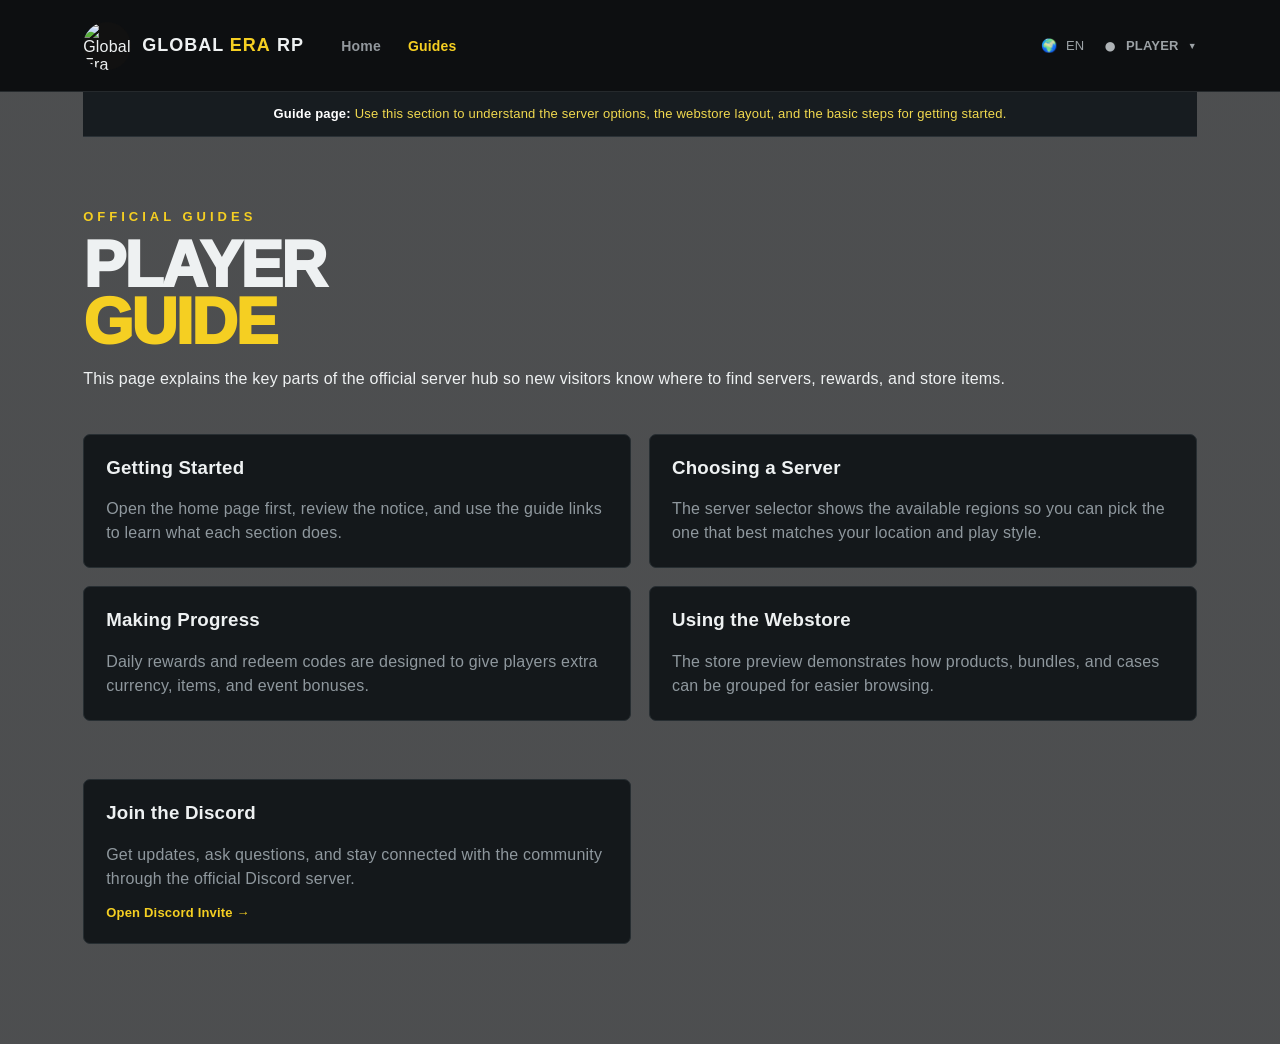
==== guides.html @ c159f425 "Add files via upload" ====
<!DOCTYPE html>
<html lang="en">
<head>
  <meta charset="UTF-8">
  <meta name="viewport" content="width=device-width, initial-scale=1.0">
  <meta name="theme-color" content="#090b0d">
  <title>Global Era RP — Guides</title>
  <link rel="stylesheet" href="styles.css">
</head>
<body>
  <header class="topbar">
    <a class="brand" href="index.html">
      <img class="brand-logo" src="https://uploads.onecompiler.io/44xsdhdtc/44xsenpqy/1000008266.png" alt="Global Era RP logo">
      <span class="brand-name">GLOBAL <b>ERA</b> RP</span>
    </a>

    <nav class="nav">
      <a href="index.html">Home</a>
      <a class="active" href="guides.html">Guides</a>
    </nav>

    <div class="account">
      <span class="flag">🌍</span>
      <span>EN</span>
      <span class="avatar">●</span>
      <strong>PLAYER</strong>
      <span class="chevron">▼</span>
    </div>
  </header>

  <main class="guides-page">
    <section class="notice-bar">
      <strong>Guide page:</strong> Use this section to understand the server options, the webstore layout, and the basic steps for getting started.
    </section>

    <section class="guides-hero">
      <span class="eyebrow">OFFICIAL GUIDES</span>
      <h1>PLAYER<br><span>GUIDE</span></h1>
      <p>This page explains the key parts of the official server hub so new visitors know where to find servers, rewards, and store items.</p>
    </section>

    <section class="guides-grid">
      <article class="guide-card">
        <h3>Getting Started</h3>
        <p>Open the home page first, review the notice, and use the guide links to learn what each section does.</p>
      </article>
      <article class="guide-card">
        <h3>Choosing a Server</h3>
        <p>The server selector shows the available regions so you can pick the one that best matches your location and play style.</p>
      </article>
      <article class="guide-card">
        <h3>Making Progress</h3>
        <p>Daily rewards and redeem codes are designed to give players extra currency, items, and event bonuses.</p>
      </article>
      <article class="guide-card">
        <h3>Using the Webstore</h3>
        <p>The store preview demonstrates how products, bundles, and cases can be grouped for easier browsing.</p>
      </article>
    </section>

    <section class="guides-grid" style="margin-top:18px">
      <article class="guide-card">
        <h3>Join the Discord</h3>
        <p>Get updates, ask questions, and stay connected with the community through the official Discord server.</p>
        <a class="back-link" href="https://discord.gg/aSEFdRGSB" target="_blank" rel="noopener noreferrer">Open Discord Invite →</a>
      </article>
    </section>
  </main>
</body>
</html>
---- styles.css ----
:root{
  --bg:#080a0c;
  --panel:#111519;
  --panel2:#181d21;
  --gold:#f5cf22;
  --gold2:#ffed67;
  --text:#eef1f2;
  --muted:#8f989e;
  --red:#ff3131;
  --line:#2b3237;
}
*{box-sizing:border-box}
html{scroll-behavior:smooth}
body{
  margin:0;
  background:
    linear-gradient(rgba(8,10,12,.72), rgba(8,10,12,.72)),
    url("https://uploads.onecompiler.io/44xsdhdtc/44xsenpqy/1000008268.png") center/cover fixed no-repeat;
  color:var(--text);
  font-family:Arial,Helvetica,sans-serif;
  letter-spacing:.2px;
}
a{text-decoration:none;color:inherit}
.topbar{
  height:92px;background:#090b0dee;border-bottom:1px solid #25292c;
  display:flex;align-items:center;padding:0 6.5%;
  gap:18px;position:sticky;top:0;z-index:20;
}
.brand{display:flex;align-items:center;gap:11px;min-width:240px}
.brand-logo{
  width:48px;height:48px;object-fit:cover;border-radius:50%;
  background:#111;display:block;flex:0 0 48px
}
.brand-name{font-weight:900;font-size:18px;letter-spacing:1px}
.brand-name b{color:var(--gold)}
.nav{display:flex;gap:27px;align-items:center;flex:1}
.nav a{color:#92989d;font-weight:700;font-size:14px;transition:.2s}
.nav a:hover,.nav a.active{color:var(--gold)}
.account{display:flex;align-items:center;gap:9px;color:#9ca2a6;font-size:13px}
.avatar{font-size:22px;color:#aeb3b6;margin-left:10px}
.chevron{font-size:9px}
.server-select-wrap{position:relative}
.server-select-btn,.login-dropdown-btn{
  border:1px solid #2d3439;border-radius:8px;padding:12px 14px;
  background:#11161a;color:#fff;font-weight:900;cursor:pointer
}
.server-select-menu,.login-dropdown-menu{
  display:none;position:absolute;left:0;top:calc(100% + 8px);min-width:180px;
  background:#11161a;border:1px solid #30383d;border-radius:8px;overflow:hidden;z-index:25
}
.server-select-menu.open,.login-dropdown-menu.open{display:block}
.server-select-option{
  width:100%;border:0;background:transparent;color:#eef1f2;padding:12px 14px;
  font-weight:700;cursor:pointer;text-align:left
}
.server-select-option:hover{background:#1d2328;color:var(--gold)}
.notice-bar{
  background:#14191dee;
  border-bottom:1px solid #2a3136;
  color:#f1d94f;
  text-align:center;
  padding:12px 16px;
  font-size:13px;
  line-height:1.5;
}
.notice-bar strong{color:#fff}
.hero{
  position:relative;min-height:545px;overflow:hidden;
  border-bottom:1px solid #272b2d;
  background:linear-gradient(180deg,#6f556ebb 0%,#9c5961aa 37%,#25252dcc 80%,#090b0dee 100%);
}
.city{position:absolute;inset:0;overflow:hidden}
.city:after{
  content:"";position:absolute;inset:0;
  background:linear-gradient(90deg,rgba(5,7,9,.42),transparent 45%,rgba(5,7,9,.18)),
             linear-gradient(0deg,#080a0c 0%,transparent 47%);
}
.sun{position:absolute;width:240px;height:240px;border-radius:50%;left:44%;top:12%;background:#e79b8e;filter:blur(7px);opacity:.5}
.skyline{position:absolute;bottom:0;left:-2%;width:104%;height:230px;
  background:repeating-linear-gradient(90deg,#1d2025 0 50px,#292b30 50px 83px,#171a1e 83px 112px);
  clip-path:polygon(0 65%,4% 52%,9% 67%,12% 42%,16% 62%,20% 50%,24% 69%,29% 35%,34% 59%,39% 45%,44% 65%,49% 40%,53% 62%,57% 47%,62% 65%,68% 32%,73% 60%,78% 42%,84% 62%,90% 38%,95% 58%,100% 30%,100% 100%,0 100%);
}
.skyline-back{opacity:.7;filter:blur(1px)}
.tower{position:absolute;bottom:150px;background:#272a2e;border-radius:3px 3px 0 0;opacity:.85}
.t1{right:15%;width:82px;height:260px}.t2{right:22%;width:45px;height:190px}
.t3{left:12%;width:75px;height:145px}.t4{left:70%;width:105px;height:180px}
.palms{position:absolute;inset:0;opacity:.55}
.palms i{position:absolute;bottom:60px;width:5px;height:190px;background:#171b1e;border-radius:100%;transform:rotate(-4deg)}
.palms i:before{content:"";position:absolute;top:-12px;left:-30px;width:65px;height:30px;border-radius:50%;border-top:6px solid #171b1e;box-shadow:0 -10px 0 -3px #171b1e}
.palms i:nth-child(1){left:13%;height:245px}.palms i:nth-child(2){left:29%;height:180px}
.palms i:nth-child(3){left:49%;height:230px}.palms i:nth-child(4){left:60%;height:170px}
.palms i:nth-child(5){right:12%;height:220px}.palms i:nth-child(6){right:4%;height:155px}
.hero-content{
  position:relative;z-index:3;max-width:1280px;margin:auto;min-height:545px;
  padding:70px 6.5%;display:flex;justify-content:space-between;align-items:center;gap:24px;
}
.hero-copy{max-width:600px;text-shadow:0 4px 20px #000}
.eyebrow{font-size:13px;font-weight:900;letter-spacing:4px;color:var(--gold)}
h1{font-size:64px;line-height:.9;margin:12px 0 18px;font-weight:1000;letter-spacing:-2px}
h1 span{color:var(--gold)}
.hero-copy p{font-size:18px;color:#e3e5e6;margin-bottom:25px}
.hero-actions{display:flex;gap:12px;flex-wrap:wrap}
.btn{padding:14px 19px;border-radius:4px;font-weight:900;font-size:12px}
.btn.primary{background:var(--gold);color:#171717}
.btn.ghost{border:1px solid #bfc4c7;background:#11161a99}
.hero-side{width:385px;display:grid;gap:16px}
.store-card,.login-card{
  width:100%;background:linear-gradient(135deg,#11161a,#1a2024);
  color:#fff;border-radius:10px;padding:22px;box-shadow:0 15px 50px #0008;
  border:1px solid #273036;
}
.store-card-title,.login-card-title{text-align:center;font-size:24px;font-weight:1000;margin-bottom:17px;color:#f2f4f5}
.login-card{position:relative}
.login-dropdown-btn{width:100%}
.login-dropdown-menu{width:100%;left:0}
.login-card p{margin:0 0 14px;color:#bfc4c7;text-align:center;font-size:13px}
.store-badges{display:grid;gap:12px}
.store-badge,.login-btn{
  min-height:74px;background:#050607;color:#fff;border-radius:8px;border:1px solid #252525;
  display:flex;align-items:center;justify-content:center;gap:14px;padding:12px 14px;font-weight:900
}
.login-btn{min-height:48px;width:100%;border-radius:0;border-left:0;border-right:0;border-top:1px solid #252525;justify-content:flex-start}
.login-btn:first-child{border-top:0}
.login-btn.gmail{background:#1a1111}
.login-btn.discord{background:#151622}
.store-logo{
  width:38px;height:38px;border-radius:8px;background:#1a1f23;display:grid;place-items:center;
  color:#fff;font-size:18px;flex:0 0 38px
}
.store-logo.apple{font-size:22px}
.store-badge small{display:block;font-size:9px;color:#bfc4c7;letter-spacing:1px}
.store-badge b{font-size:17px}
.info-grid{max-width:1280px;margin:0 auto;padding:20px 6.5% 75px;display:grid;grid-template-columns:repeat(3,1fr);gap:18px}
.info-grid article{background:#111518;opacity:.96;border:1px solid #272e32;border-radius:7px;padding:22px;display:flex;gap:15px}
.info-icon{width:42px;height:42px;border-radius:50%;background:#22292d;color:var(--gold);display:grid;place-items:center;font-size:22px}
.info-grid h3{margin:0 0 7px}.info-grid p{margin:0;color:#8f989e;line-height:1.5;font-size:13px}
footer{border-top:1px solid #23282b;background:#090b0dee;padding:30px 6.5%;display:flex;justify-content:space-between;color:#6f777c;font-size:12px}
.footer-brand{font-weight:1000;color:#ddd}.footer-brand b{color:var(--gold)}
.floating,.support{position:fixed;z-index:30;width:54px;height:54px;border-radius:50%;display:grid;place-items:center;box-shadow:0 7px 20px #0008}
.floating{left:22px;bottom:22px;background:#050607}.support{right:22px;bottom:22px;background:#272d31;color:#fff;font-size:23px}
.guides-page{max-width:1280px;margin:0 auto;padding:0 6.5% 60px}
.guides-hero{padding:70px 0 30px}
.guides-grid{display:grid;grid-template-columns:repeat(2,1fr);gap:18px;padding-bottom:40px}
.guide-card{background:#111518ee;border:1px solid #272e32;border-radius:7px;padding:22px}
.guide-card h3{margin-top:0}
.guide-card p{margin-bottom:0;color:#8f989e;line-height:1.5}
.content-page{
  max-width:1280px;
  margin:0 auto;
  padding:50px 6.5% 70px;
}
.content-hero{
  padding:30px 0 24px;
}
.content-body{
  display:grid;
  grid-template-columns:repeat(2,1fr);
  gap:18px;
}
.content-card{
  background:#111518ee;
  border:1px solid #272e32;
  border-radius:7px;
  padding:22px;
  display:block;
}
.content-card h3{margin-top:0}
.content-card p{color:#8f989e;line-height:1.5;margin-bottom:0}
.back-link{
  display:inline-block;
  margin-top:14px;
  color:var(--gold);
  font-weight:900;
  font-size:13px;
}
@media(max-width:900px){
  .topbar{padding:0 20px;gap:15px}.brand{min-width:auto}.brand-name{font-size:14px}.nav{display:none}
  .account{margin-left:auto}.hero-content{padding:55px 7%;align-items:flex-end}.hero-copy{max-width:100%}
  h1{font-size:48px}.hero-side{width:100%}.store-card{display:none}
  .info-grid,.guides-grid,.content-body{grid-template-columns:1fr}
}
@media(max-width:520px){
  .topbar{height:72px}.brand-image{width:40px;height:40px}.account strong{display:none}
  .hero{min-height:500px}.hero-content{min-height:500px;padding:40px 20px}
  h1{font-size:42px}.hero-copy p{font-size:15px}
  .store-area{padding-left:0;padding-right:0}.products{padding:0 20px}
  .info-grid,.guides-page,.news-section,.content-page{padding-left:20px;padding-right:20px}
  footer{display:block;text-align:center}
}
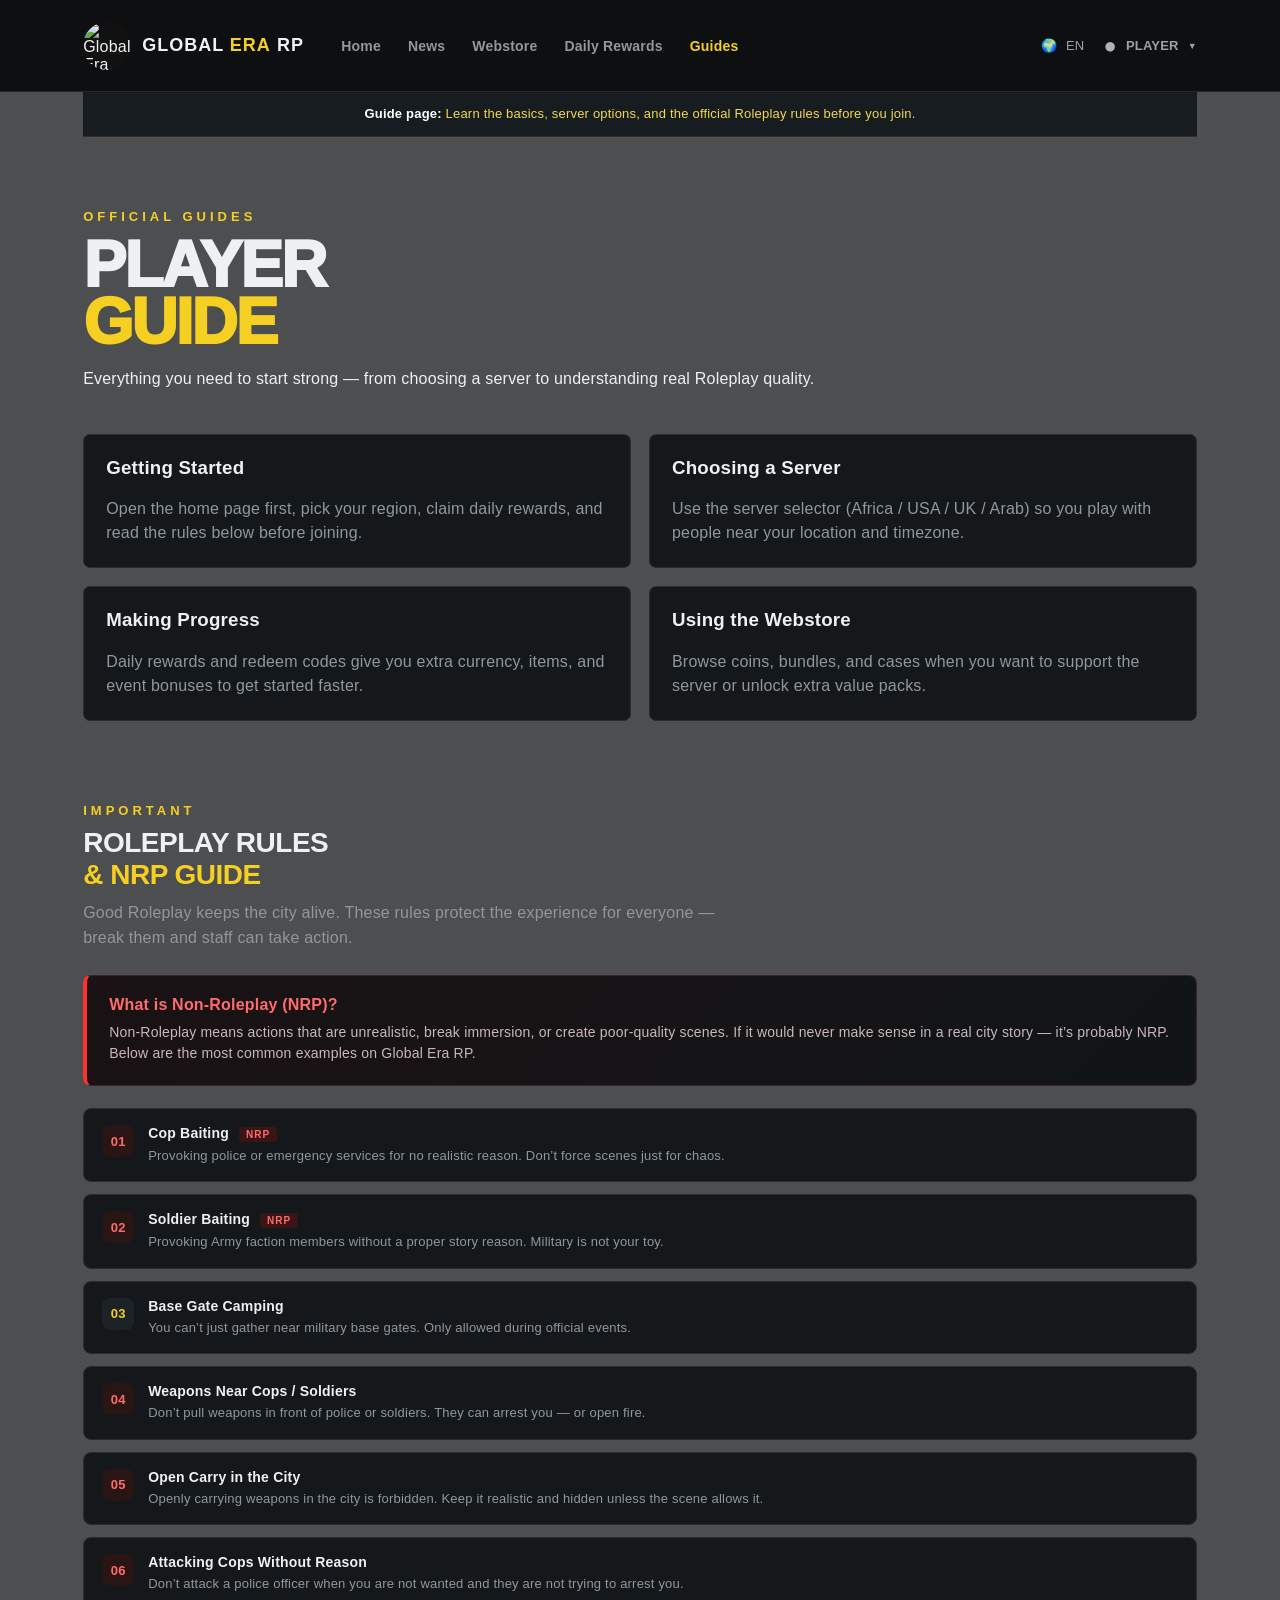
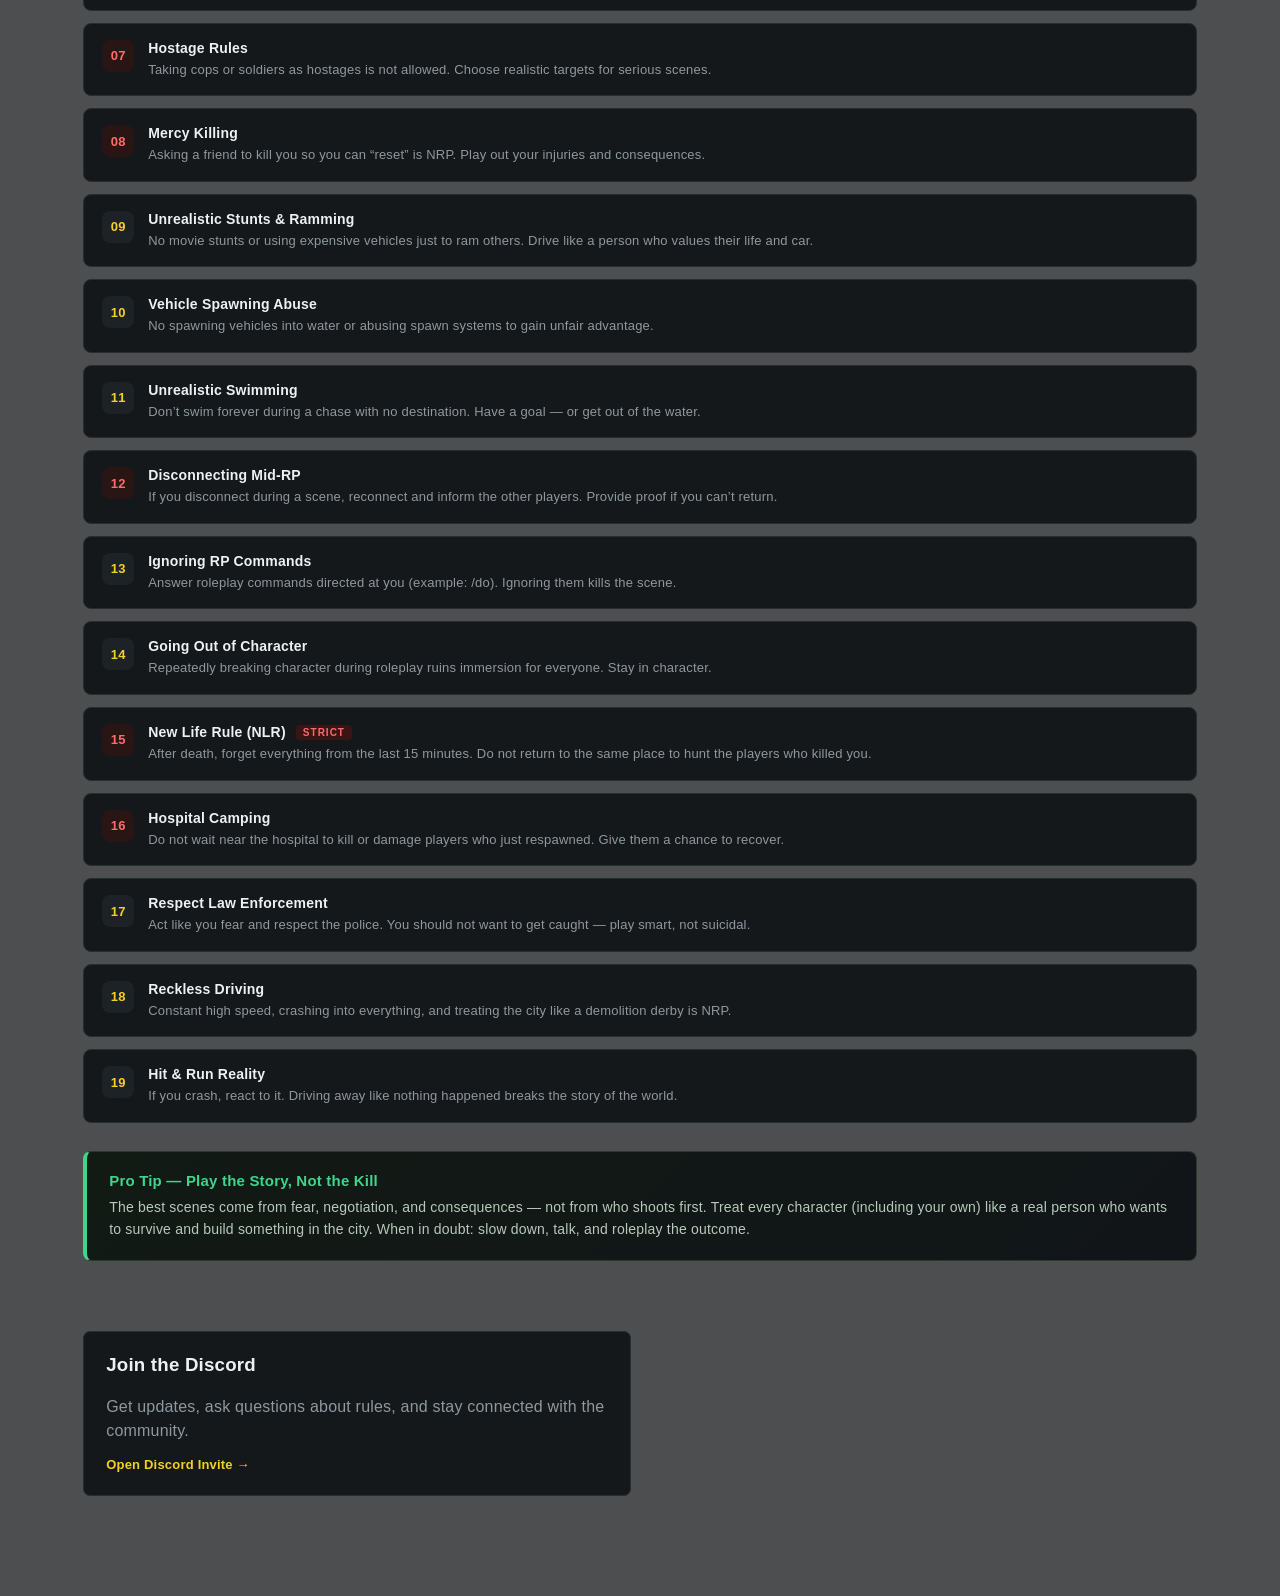
==== commit 400a7734: "Add files via upload" ====
--- a/guides.html
+++ b/guides.html
@@ -6,6 +6,122 @@
   <meta name="theme-color" content="#090b0d">
   <title>Global Era RP — Guides</title>
   <link rel="stylesheet" href="styles.css">
+  <style>
+    .rules-section {
+      margin-top: 40px;
+      padding-bottom: 60px;
+    }
+    .rules-header {
+      margin-bottom: 24px;
+    }
+    .rules-header h2 {
+      font-size: 28px;
+      margin: 8px 0 10px;
+      letter-spacing: -0.5px;
+    }
+    .rules-header h2 span { color: var(--gold); }
+    .rules-header p {
+      color: #8f989e;
+      max-width: 640px;
+      line-height: 1.55;
+      margin: 0;
+    }
+    .nrp-intro {
+      background: linear-gradient(135deg, #1a1214, #111518);
+      border: 1px solid #3a2528;
+      border-left: 4px solid #ff3131;
+      border-radius: 8px;
+      padding: 20px 22px;
+      margin-bottom: 22px;
+    }
+    .nrp-intro h3 {
+      margin: 0 0 8px;
+      color: #ff6b6b;
+      font-size: 16px;
+    }
+    .nrp-intro p {
+      margin: 0;
+      color: #c9b8b8;
+      font-size: 14px;
+      line-height: 1.55;
+    }
+    .rules-list {
+      display: grid;
+      gap: 12px;
+    }
+    .rule-item {
+      background: #111518ee;
+      border: 1px solid #272e32;
+      border-radius: 8px;
+      padding: 16px 18px;
+      display: flex;
+      gap: 14px;
+      align-items: flex-start;
+      transition: border-color 0.2s, transform 0.15s;
+    }
+    .rule-item:hover {
+      border-color: #3a454c;
+      transform: translateX(3px);
+    }
+    .rule-num {
+      flex: 0 0 32px;
+      height: 32px;
+      border-radius: 8px;
+      background: #1c2226;
+      color: var(--gold);
+      font-weight: 900;
+      font-size: 13px;
+      display: grid;
+      place-items: center;
+    }
+    .rule-item.danger .rule-num {
+      background: #2a1515;
+      color: #ff6b6b;
+    }
+    .rule-body h4 {
+      margin: 0 0 4px;
+      font-size: 14px;
+      color: #eef1f2;
+    }
+    .rule-body p {
+      margin: 0;
+      font-size: 13px;
+      color: #8f989e;
+      line-height: 1.5;
+    }
+    .tip-box {
+      margin-top: 28px;
+      background: linear-gradient(135deg, #121a14, #111518);
+      border: 1px solid #2a3a2c;
+      border-left: 4px solid #3dd68c;
+      border-radius: 8px;
+      padding: 20px 22px;
+    }
+    .tip-box h3 {
+      margin: 0 0 8px;
+      color: #3dd68c;
+      font-size: 15px;
+    }
+    .tip-box p {
+      margin: 0;
+      color: #b8c9bc;
+      font-size: 14px;
+      line-height: 1.55;
+    }
+    .rule-tag {
+      display: inline-block;
+      font-size: 10px;
+      font-weight: 900;
+      letter-spacing: 1px;
+      text-transform: uppercase;
+      padding: 2px 7px;
+      border-radius: 4px;
+      margin-left: 6px;
+      vertical-align: middle;
+    }
+    .tag-red { background: #3a1515; color: #ff6b6b; }
+    .tag-gold { background: #2a2410; color: var(--gold); }
+  </style>
 </head>
 <body>
   <header class="topbar">
@@ -16,6 +132,9 @@
 
     <nav class="nav">
       <a href="index.html">Home</a>
+      <a href="news.html">News</a>
+      <a href="webstore.html">Webstore</a>
+      <a href="rewards.html">Daily Rewards</a>
       <a class="active" href="guides.html">Guides</a>
     </nav>
 
@@ -30,38 +149,220 @@
 
   <main class="guides-page">
     <section class="notice-bar">
-      <strong>Guide page:</strong> Use this section to understand the server options, the webstore layout, and the basic steps for getting started.
+      <strong>Guide page:</strong> Learn the basics, server options, and the official Roleplay rules before you join.
     </section>
 
     <section class="guides-hero">
       <span class="eyebrow">OFFICIAL GUIDES</span>
       <h1>PLAYER<br><span>GUIDE</span></h1>
-      <p>This page explains the key parts of the official server hub so new visitors know where to find servers, rewards, and store items.</p>
+      <p>Everything you need to start strong — from choosing a server to understanding real Roleplay quality.</p>
     </section>
 
     <section class="guides-grid">
       <article class="guide-card">
         <h3>Getting Started</h3>
-        <p>Open the home page first, review the notice, and use the guide links to learn what each section does.</p>
+        <p>Open the home page first, pick your region, claim daily rewards, and read the rules below before joining.</p>
       </article>
       <article class="guide-card">
         <h3>Choosing a Server</h3>
-        <p>The server selector shows the available regions so you can pick the one that best matches your location and play style.</p>
+        <p>Use the server selector (Africa / USA / UK / Arab) so you play with people near your location and timezone.</p>
       </article>
       <article class="guide-card">
         <h3>Making Progress</h3>
-        <p>Daily rewards and redeem codes are designed to give players extra currency, items, and event bonuses.</p>
+        <p>Daily rewards and redeem codes give you extra currency, items, and event bonuses to get started faster.</p>
       </article>
       <article class="guide-card">
         <h3>Using the Webstore</h3>
-        <p>The store preview demonstrates how products, bundles, and cases can be grouped for easier browsing.</p>
-      </article>
-    </section>
-
-    <section class="guides-grid" style="margin-top:18px">
+        <p>Browse coins, bundles, and cases when you want to support the server or unlock extra value packs.</p>
+      </article>
+    </section>
+
+    <!-- ========== RP RULES ========== -->
+    <section class="rules-section" id="rp-rules">
+      <div class="rules-header">
+        <span class="eyebrow">IMPORTANT</span>
+        <h2>ROLEPLAY RULES<br><span>&amp; NRP GUIDE</span></h2>
+        <p>Good Roleplay keeps the city alive. These rules protect the experience for everyone — break them and staff can take action.</p>
+      </div>
+
+      <div class="nrp-intro">
+        <h3>What is Non-Roleplay (NRP)?</h3>
+        <p>
+          Non-Roleplay means actions that are unrealistic, break immersion, or create poor-quality scenes.
+          If it would never make sense in a real city story — it’s probably NRP. Below are the most common examples on Global Era RP.
+        </p>
+      </div>
+
+      <div class="rules-list">
+
+        <div class="rule-item danger">
+          <div class="rule-num">01</div>
+          <div class="rule-body">
+            <h4>Cop Baiting <span class="rule-tag tag-red">NRP</span></h4>
+            <p>Provoking police or emergency services for no realistic reason. Don’t force scenes just for chaos.</p>
+          </div>
+        </div>
+
+        <div class="rule-item danger">
+          <div class="rule-num">02</div>
+          <div class="rule-body">
+            <h4>Soldier Baiting <span class="rule-tag tag-red">NRP</span></h4>
+            <p>Provoking Army faction members without a proper story reason. Military is not your toy.</p>
+          </div>
+        </div>
+
+        <div class="rule-item">
+          <div class="rule-num">03</div>
+          <div class="rule-body">
+            <h4>Base Gate Camping</h4>
+            <p>You can’t just gather near military base gates. Only allowed during official events.</p>
+          </div>
+        </div>
+
+        <div class="rule-item danger">
+          <div class="rule-num">04</div>
+          <div class="rule-body">
+            <h4>Weapons Near Cops / Soldiers</h4>
+            <p>Don’t pull weapons in front of police or soldiers. They can arrest you — or open fire.</p>
+          </div>
+        </div>
+
+        <div class="rule-item danger">
+          <div class="rule-num">05</div>
+          <div class="rule-body">
+            <h4>Open Carry in the City</h4>
+            <p>Openly carrying weapons in the city is forbidden. Keep it realistic and hidden unless the scene allows it.</p>
+          </div>
+        </div>
+
+        <div class="rule-item danger">
+          <div class="rule-num">06</div>
+          <div class="rule-body">
+            <h4>Attacking Cops Without Reason</h4>
+            <p>Don’t attack a police officer when you are not wanted and they are not trying to arrest you.</p>
+          </div>
+        </div>
+
+        <div class="rule-item danger">
+          <div class="rule-num">07</div>
+          <div class="rule-body">
+            <h4>Hostage Rules</h4>
+            <p>Taking cops or soldiers as hostages is not allowed. Choose realistic targets for serious scenes.</p>
+          </div>
+        </div>
+
+        <div class="rule-item danger">
+          <div class="rule-num">08</div>
+          <div class="rule-body">
+            <h4>Mercy Killing</h4>
+            <p>Asking a friend to kill you so you can “reset” is NRP. Play out your injuries and consequences.</p>
+          </div>
+        </div>
+
+        <div class="rule-item">
+          <div class="rule-num">09</div>
+          <div class="rule-body">
+            <h4>Unrealistic Stunts &amp; Ramming</h4>
+            <p>No movie stunts or using expensive vehicles just to ram others. Drive like a person who values their life and car.</p>
+          </div>
+        </div>
+
+        <div class="rule-item">
+          <div class="rule-num">10</div>
+          <div class="rule-body">
+            <h4>Vehicle Spawning Abuse</h4>
+            <p>No spawning vehicles into water or abusing spawn systems to gain unfair advantage.</p>
+          </div>
+        </div>
+
+        <div class="rule-item">
+          <div class="rule-num">11</div>
+          <div class="rule-body">
+            <h4>Unrealistic Swimming</h4>
+            <p>Don’t swim forever during a chase with no destination. Have a goal — or get out of the water.</p>
+          </div>
+        </div>
+
+        <div class="rule-item danger">
+          <div class="rule-num">12</div>
+          <div class="rule-body">
+            <h4>Disconnecting Mid-RP</h4>
+            <p>If you disconnect during a scene, reconnect and inform the other players. Provide proof if you can’t return.</p>
+          </div>
+        </div>
+
+        <div class="rule-item">
+          <div class="rule-num">13</div>
+          <div class="rule-body">
+            <h4>Ignoring RP Commands</h4>
+            <p>Answer roleplay commands directed at you (example: /do). Ignoring them kills the scene.</p>
+          </div>
+        </div>
+
+        <div class="rule-item">
+          <div class="rule-num">14</div>
+          <div class="rule-body">
+            <h4>Going Out of Character</h4>
+            <p>Repeatedly breaking character during roleplay ruins immersion for everyone. Stay in character.</p>
+          </div>
+        </div>
+
+        <div class="rule-item danger">
+          <div class="rule-num">15</div>
+          <div class="rule-body">
+            <h4>New Life Rule (NLR) <span class="rule-tag tag-red">STRICT</span></h4>
+            <p>After death, forget everything from the last 15 minutes. Do not return to the same place to hunt the players who killed you.</p>
+          </div>
+        </div>
+
+        <div class="rule-item danger">
+          <div class="rule-num">16</div>
+          <div class="rule-body">
+            <h4>Hospital Camping</h4>
+            <p>Do not wait near the hospital to kill or damage players who just respawned. Give them a chance to recover.</p>
+          </div>
+        </div>
+
+        <div class="rule-item">
+          <div class="rule-num">17</div>
+          <div class="rule-body">
+            <h4>Respect Law Enforcement</h4>
+            <p>Act like you fear and respect the police. You should not want to get caught — play smart, not suicidal.</p>
+          </div>
+        </div>
+
+        <div class="rule-item">
+          <div class="rule-num">18</div>
+          <div class="rule-body">
+            <h4>Reckless Driving</h4>
+            <p>Constant high speed, crashing into everything, and treating the city like a demolition derby is NRP.</p>
+          </div>
+        </div>
+
+        <div class="rule-item">
+          <div class="rule-num">19</div>
+          <div class="rule-body">
+            <h4>Hit &amp; Run Reality</h4>
+            <p>If you crash, react to it. Driving away like nothing happened breaks the story of the world.</p>
+          </div>
+        </div>
+
+      </div>
+
+      <div class="tip-box">
+        <h3>Pro Tip — Play the Story, Not the Kill</h3>
+        <p>
+          The best scenes come from fear, negotiation, and consequences — not from who shoots first.
+          Treat every character (including your own) like a real person who wants to survive and build something in the city.
+          When in doubt: slow down, talk, and roleplay the outcome.
+        </p>
+      </div>
+    </section>
+
+    <section class="guides-grid" style="margin-top:10px">
       <article class="guide-card">
         <h3>Join the Discord</h3>
-        <p>Get updates, ask questions, and stay connected with the community through the official Discord server.</p>
+        <p>Get updates, ask questions about rules, and stay connected with the community.</p>
         <a class="back-link" href="https://discord.gg/aSEFdRGSB" target="_blank" rel="noopener noreferrer">Open Discord Invite →</a>
       </article>
     </section>
--- a/styles.css
+++ b/styles.css
@@ -188,3 +188,11 @@
   footer{display:block;text-align:center}
 }
 
+.store-logo.play-icon,
+.store-logo.apple-icon{
+  display:flex;
+  align-items:center;
+  justify-content:center;
+}
+.store-logo.play-icon svg{ color:#00f076; }
+.store-logo.apple-icon svg{ color:#fff; }
